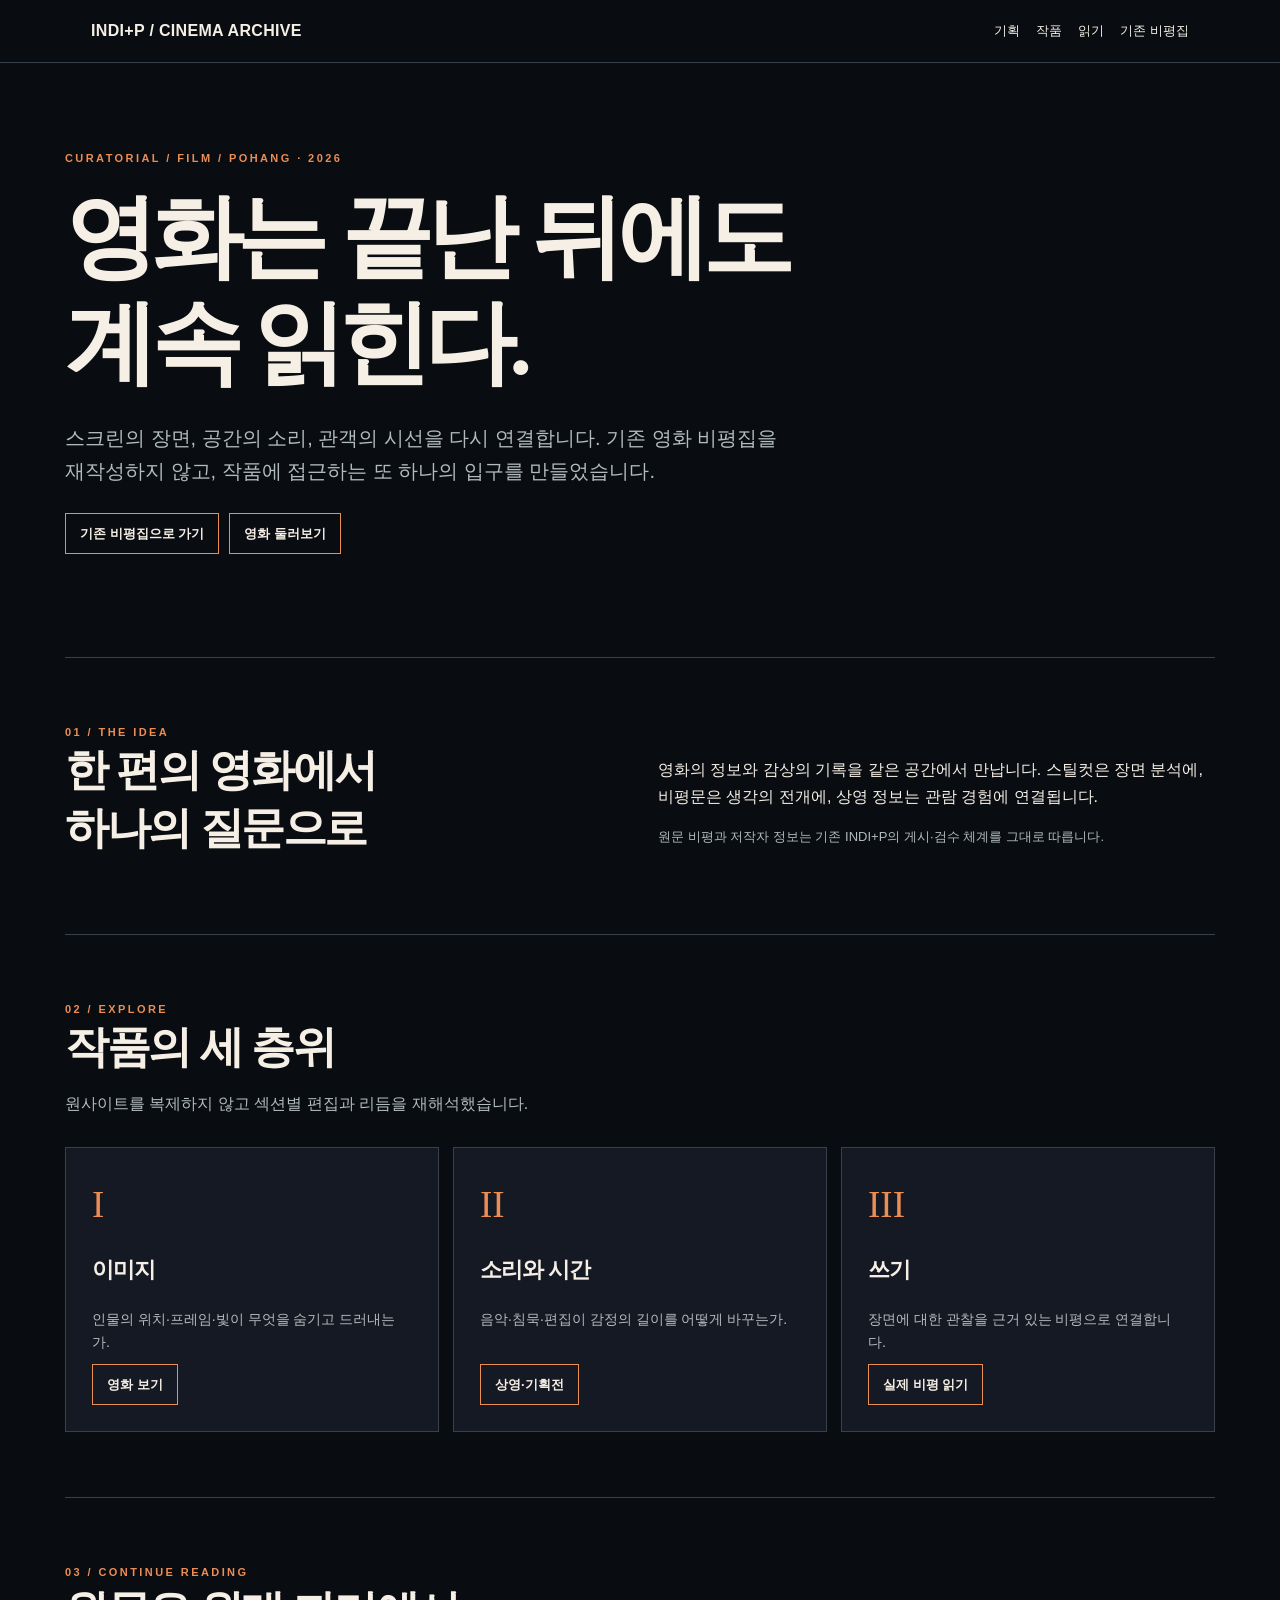
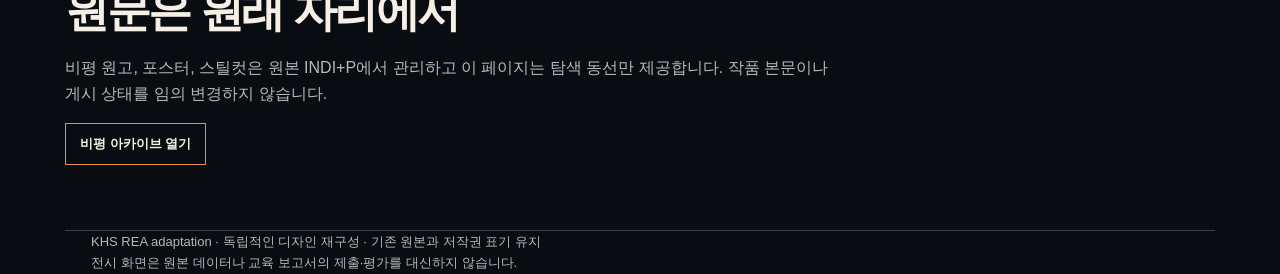
==== indip-exhibition.html @ dd666781 "feat: add original Sixisles-inspired curatorial companion" ====
<!doctype html><html lang="ko"><head><meta charset="utf-8"><meta name="viewport" content="width=device-width,initial-scale=1,viewport-fit=cover"><meta name="color-scheme" content="dark"><meta name="description" content="INDI+P 작품·비평 아카이브의 독립 전시형 진입 페이지"><title>INDI+P | CINEMA AS ARCHIVE</title>
<style>
:root{--bg:#090c11;--fg:#f5efe5;--surface:#151923;--accent:#ec8d54;--muted:#b2bbbd;--line:#38404a}
*{box-sizing:border-box}html{scroll-behavior:smooth}body{margin:0;background:var(--bg);color:var(--fg);font-family:"Pretendard","Malgun Gothic",Arial,sans-serif;line-height:1.65}a{color:inherit}a:focus-visible,button:focus-visible,textarea:focus-visible{outline:3px solid var(--accent);outline-offset:3px}.shell{max-width:1150px;margin:auto;padding:0 26px}.skip{position:absolute;left:-9999px}.skip:focus{left:12px;top:10px;z-index:99;background:var(--surface);padding:6px}header{border-bottom:1px solid var(--line);position:sticky;top:0;background:var(--bg);z-index:5}header .shell{display:flex;align-items:center;gap:17px;justify-content:space-between;min-height:62px}.brand{font-weight:850;text-decoration:none;letter-spacing:.02em}.header-nav{display:flex;gap:16px;flex-wrap:wrap}.header-nav a{font-size:13px;text-decoration:none;border-bottom:1px solid transparent}.header-nav a:hover{border-color:var(--accent)}.hero{padding:86px 0 78px;position:relative;border-bottom:1px solid var(--line)}.eyebrow{text-transform:uppercase;letter-spacing:.22em;font-size:11px;color:var(--accent);font-weight:800}h1{font-size:clamp(38px,7.4vw,92px);letter-spacing:-.07em;line-height:1.15;margin:17px 0 25px;word-break:keep-all}.serif{font-family:"Noto Serif KR","Batang",serif}.hero p{max-width:725px;color:var(--muted);font-size:clamp(16px,2.1vw,20px)}.meta{font-size:12px;letter-spacing:.06em;color:var(--muted)}.section{padding:65px 0;border-bottom:1px solid var(--line)}h2{margin:0 0 13px;font-size:clamp(26px,4vw,44px);letter-spacing:-.055em;line-height:1.3}h3{margin:7px 0 9px;letter-spacing:-.045em;font-size:22px}.intro{max-width:770px;color:var(--muted)}.grid{display:grid;grid-template-columns:repeat(3,minmax(0,1fr));gap:14px;margin-top:30px}.card{border:1px solid var(--line);background:var(--surface);padding:26px;min-height:230px;display:flex;flex-direction:column;gap:10px}.card p{margin:0;color:var(--muted);font-size:14px}.card a,.pill{display:inline-flex;align-self:flex-start;align-items:center;padding:9px 14px;border:1px solid var(--accent);text-decoration:none;font-weight:700;font-size:13px;margin-top:auto}.card a:hover,.pill:hover{background:var(--accent);color:#111}.index{font-family:Georgia,serif;font-size:37px;color:var(--accent)}.duo{display:grid;grid-template-columns:1fr 1fr;gap:36px;align-items:start}.stack{display:flex;flex-wrap:wrap;gap:10px;margin:25px 0}.small{font-size:13px;color:var(--muted)}.figure{border:1px solid var(--line);background:var(--surface);padding:15px;margin:25px 0}.figure img{width:100%;height:auto;display:block}video{width:100%;max-height:620px;background:black}.video-grid{display:grid;grid-template-columns:repeat(3,minmax(0,1fr));gap:16px}.video-grid video{max-height:240px}.qr{width:126px;height:126px;background:white;border-radius:3px;object-fit:contain;padding:3px}footer{padding:45px 0 60px;color:var(--muted);font-size:13px}textarea{width:100%;min-height:140px;padding:15px;font:inherit;border:1px solid var(--line);background:var(--surface);color:var(--fg)}button{border:1px solid var(--accent);padding:10px 16px;background:transparent;color:var(--fg);cursor:pointer}@media(max-width:760px){header .shell{flex-direction:column;align-items:flex-start;padding:13px 19px;gap:6px}.header-nav{gap:11px}.shell{padding:0 20px}.hero{padding:55px 0}.section{padding:42px 0}.grid,.video-grid,.duo{grid-template-columns:1fr}h1{font-size:42px}}@media(prefers-reduced-motion:reduce){html{scroll-behavior:auto}}@media print{header,.no-print,button{display:none!important}body{background:white;color:black}.section{break-inside:avoid}}
</style></head><body><a class="skip" href="#main">본문으로 바로가기</a>
<header><div class="shell"><a class="brand" href="./index.html">INDI+P / CINEMA ARCHIVE</a><nav class="header-nav" aria-label="이 페이지 차례"><a href="#manifesto">기획</a><a href="#works">작품</a><a href="#reading">읽기</a><a href="./index.html#criticism">기존 비평집</a></nav></div></header>
<main id="main"><section class="hero shell"><div class="eyebrow">CURATORIAL / FILM / POHANG · 2026</div><h1>영화는 끝난 뒤에도<br><span class="serif">계속 읽힌다.</span></h1><p>스크린의 장면, 공간의 소리, 관객의 시선을 다시 연결합니다. 기존 영화 비평집을 재작성하지 않고, 작품에 접근하는 또 하나의 입구를 만들었습니다.</p><div class="stack"><a class="pill" href="./index.html#criticism">기존 비평집으로 가기</a><a class="pill" href="./index.html#discover">영화 둘러보기</a></div></section>
<section class="section shell" id="manifesto"><div class="eyebrow">01 / THE IDEA</div><div class="duo"><h2>한 편의 영화에서<br>하나의 질문으로</h2><div><p>영화의 정보와 감상의 기록을 같은 공간에서 만납니다. 스틸컷은 장면 분석에, 비평문은 생각의 전개에, 상영 정보는 관람 경험에 연결됩니다.</p><p class="small">원문 비평과 저작자 정보는 기존 INDI+P의 게시·검수 체계를 그대로 따릅니다.</p></div></div></section>
<section class="section shell" id="works"><div class="eyebrow">02 / EXPLORE</div><h2>작품의 세 층위</h2><p class="intro">원사이트를 복제하지 않고 섹션별 편집과 리듬을 재해석했습니다.</p><div class="grid"><article class="card"><span class="index">I</span><h3>이미지</h3><p>인물의 위치·프레임·빛이 무엇을 숨기고 드러내는가.</p><a href="./index.html#discover">영화 보기</a></article><article class="card"><span class="index">II</span><h3>소리와 시간</h3><p>음악·침묵·편집이 감정의 길이를 어떻게 바꾸는가.</p><a href="./index.html#program">상영·기획전</a></article><article class="card"><span class="index">III</span><h3>쓰기</h3><p>장면에 대한 관찰을 근거 있는 비평으로 연결합니다.</p><a href="./index.html#criticism">실제 비평 읽기</a></article></div></section>
<section class="section shell" id="reading"><div class="eyebrow">03 / CONTINUE READING</div><h2>원문은 원래 자리에서</h2><p class="intro">비평 원고, 포스터, 스틸컷은 원본 INDI+P에서 관리하고 이 페이지는 탐색 동선만 제공합니다. 작품 본문이나 게시 상태를 임의 변경하지 않습니다.</p><a class="pill" href="./index.html#criticism">비평 아카이브 열기</a></section></main><footer class="shell">KHS REA adaptation · 독립적인 디자인 재구성 · 기존 원본과 저작권 표기 유지<br>전시 화면은 원본 데이터나 교육 보고서의 제출·평가를 대신하지 않습니다.</footer></body></html>
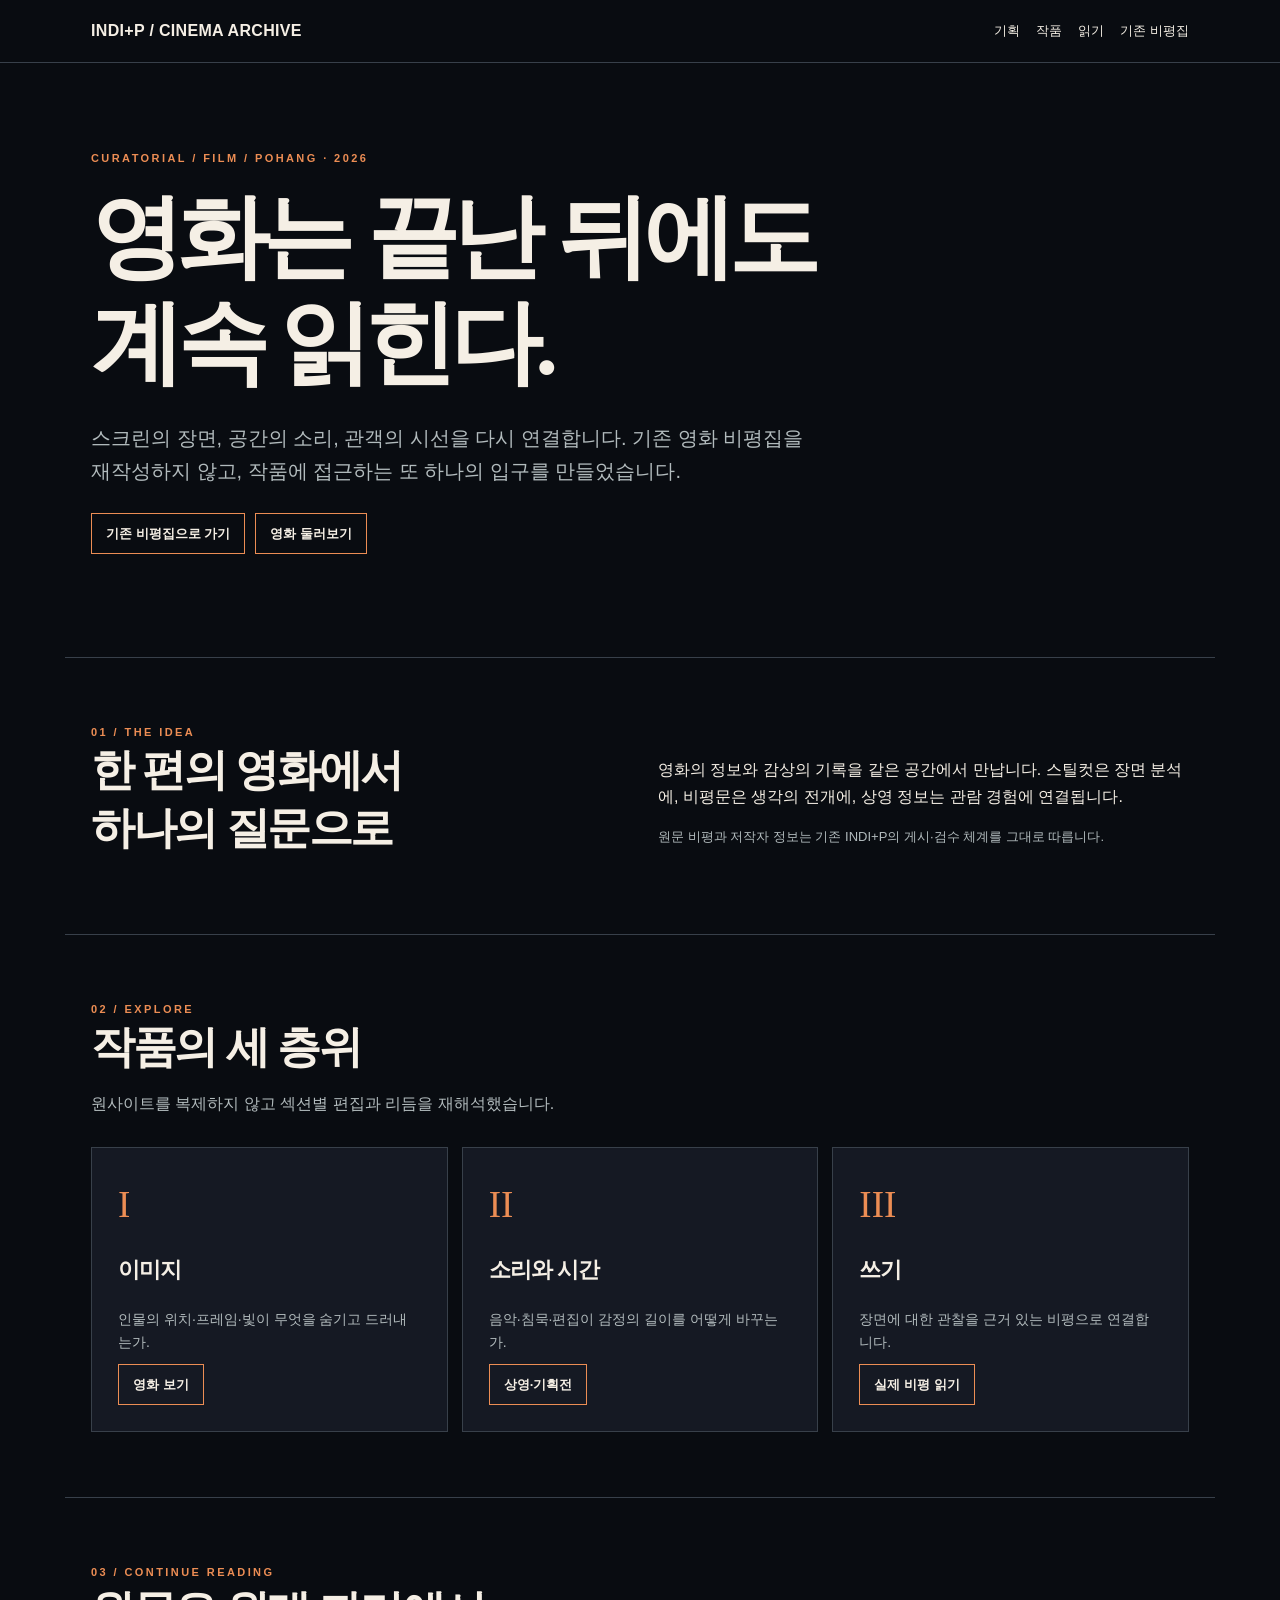
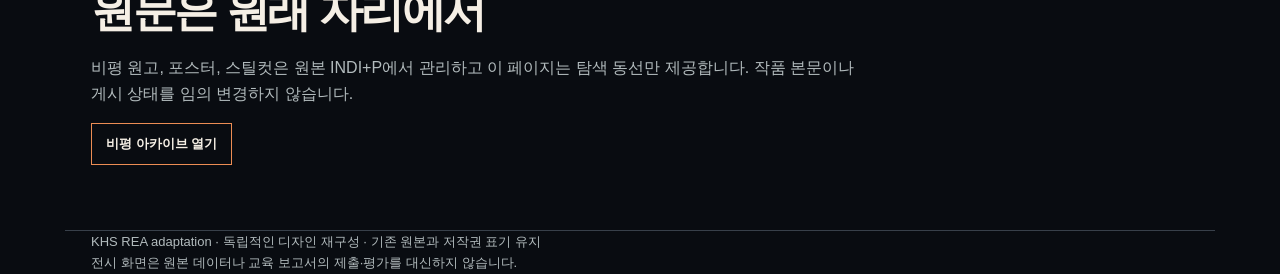
==== commit 61245c25: "fix: restore 20px responsive inner gutters in exhibition pages" ====
--- a/indip-exhibition.html
+++ b/indip-exhibition.html
@@ -2,7 +2,7 @@
 <style>
 :root{--bg:#090c11;--fg:#f5efe5;--surface:#151923;--accent:#ec8d54;--muted:#b2bbbd;--line:#38404a}
 *{box-sizing:border-box}html{scroll-behavior:smooth}body{margin:0;background:var(--bg);color:var(--fg);font-family:"Pretendard","Malgun Gothic",Arial,sans-serif;line-height:1.65}a{color:inherit}a:focus-visible,button:focus-visible,textarea:focus-visible{outline:3px solid var(--accent);outline-offset:3px}.shell{max-width:1150px;margin:auto;padding:0 26px}.skip{position:absolute;left:-9999px}.skip:focus{left:12px;top:10px;z-index:99;background:var(--surface);padding:6px}header{border-bottom:1px solid var(--line);position:sticky;top:0;background:var(--bg);z-index:5}header .shell{display:flex;align-items:center;gap:17px;justify-content:space-between;min-height:62px}.brand{font-weight:850;text-decoration:none;letter-spacing:.02em}.header-nav{display:flex;gap:16px;flex-wrap:wrap}.header-nav a{font-size:13px;text-decoration:none;border-bottom:1px solid transparent}.header-nav a:hover{border-color:var(--accent)}.hero{padding:86px 0 78px;position:relative;border-bottom:1px solid var(--line)}.eyebrow{text-transform:uppercase;letter-spacing:.22em;font-size:11px;color:var(--accent);font-weight:800}h1{font-size:clamp(38px,7.4vw,92px);letter-spacing:-.07em;line-height:1.15;margin:17px 0 25px;word-break:keep-all}.serif{font-family:"Noto Serif KR","Batang",serif}.hero p{max-width:725px;color:var(--muted);font-size:clamp(16px,2.1vw,20px)}.meta{font-size:12px;letter-spacing:.06em;color:var(--muted)}.section{padding:65px 0;border-bottom:1px solid var(--line)}h2{margin:0 0 13px;font-size:clamp(26px,4vw,44px);letter-spacing:-.055em;line-height:1.3}h3{margin:7px 0 9px;letter-spacing:-.045em;font-size:22px}.intro{max-width:770px;color:var(--muted)}.grid{display:grid;grid-template-columns:repeat(3,minmax(0,1fr));gap:14px;margin-top:30px}.card{border:1px solid var(--line);background:var(--surface);padding:26px;min-height:230px;display:flex;flex-direction:column;gap:10px}.card p{margin:0;color:var(--muted);font-size:14px}.card a,.pill{display:inline-flex;align-self:flex-start;align-items:center;padding:9px 14px;border:1px solid var(--accent);text-decoration:none;font-weight:700;font-size:13px;margin-top:auto}.card a:hover,.pill:hover{background:var(--accent);color:#111}.index{font-family:Georgia,serif;font-size:37px;color:var(--accent)}.duo{display:grid;grid-template-columns:1fr 1fr;gap:36px;align-items:start}.stack{display:flex;flex-wrap:wrap;gap:10px;margin:25px 0}.small{font-size:13px;color:var(--muted)}.figure{border:1px solid var(--line);background:var(--surface);padding:15px;margin:25px 0}.figure img{width:100%;height:auto;display:block}video{width:100%;max-height:620px;background:black}.video-grid{display:grid;grid-template-columns:repeat(3,minmax(0,1fr));gap:16px}.video-grid video{max-height:240px}.qr{width:126px;height:126px;background:white;border-radius:3px;object-fit:contain;padding:3px}footer{padding:45px 0 60px;color:var(--muted);font-size:13px}textarea{width:100%;min-height:140px;padding:15px;font:inherit;border:1px solid var(--line);background:var(--surface);color:var(--fg)}button{border:1px solid var(--accent);padding:10px 16px;background:transparent;color:var(--fg);cursor:pointer}@media(max-width:760px){header .shell{flex-direction:column;align-items:flex-start;padding:13px 19px;gap:6px}.header-nav{gap:11px}.shell{padding:0 20px}.hero{padding:55px 0}.section{padding:42px 0}.grid,.video-grid,.duo{grid-template-columns:1fr}h1{font-size:42px}}@media(prefers-reduced-motion:reduce){html{scroll-behavior:auto}}@media print{header,.no-print,button{display:none!important}body{background:white;color:black}.section{break-inside:avoid}}
-</style></head><body><a class="skip" href="#main">본문으로 바로가기</a>
+.hero.shell,.section.shell{padding-left:26px;padding-right:26px}@media(max-width:760px){.hero.shell,.section.shell{padding-left:20px;padding-right:20px}}</style></head><body><a class="skip" href="#main">본문으로 바로가기</a>
 <header><div class="shell"><a class="brand" href="./index.html">INDI+P / CINEMA ARCHIVE</a><nav class="header-nav" aria-label="이 페이지 차례"><a href="#manifesto">기획</a><a href="#works">작품</a><a href="#reading">읽기</a><a href="./index.html#criticism">기존 비평집</a></nav></div></header>
 <main id="main"><section class="hero shell"><div class="eyebrow">CURATORIAL / FILM / POHANG · 2026</div><h1>영화는 끝난 뒤에도<br><span class="serif">계속 읽힌다.</span></h1><p>스크린의 장면, 공간의 소리, 관객의 시선을 다시 연결합니다. 기존 영화 비평집을 재작성하지 않고, 작품에 접근하는 또 하나의 입구를 만들었습니다.</p><div class="stack"><a class="pill" href="./index.html#criticism">기존 비평집으로 가기</a><a class="pill" href="./index.html#discover">영화 둘러보기</a></div></section>
 <section class="section shell" id="manifesto"><div class="eyebrow">01 / THE IDEA</div><div class="duo"><h2>한 편의 영화에서<br>하나의 질문으로</h2><div><p>영화의 정보와 감상의 기록을 같은 공간에서 만납니다. 스틸컷은 장면 분석에, 비평문은 생각의 전개에, 상영 정보는 관람 경험에 연결됩니다.</p><p class="small">원문 비평과 저작자 정보는 기존 INDI+P의 게시·검수 체계를 그대로 따릅니다.</p></div></div></section>
